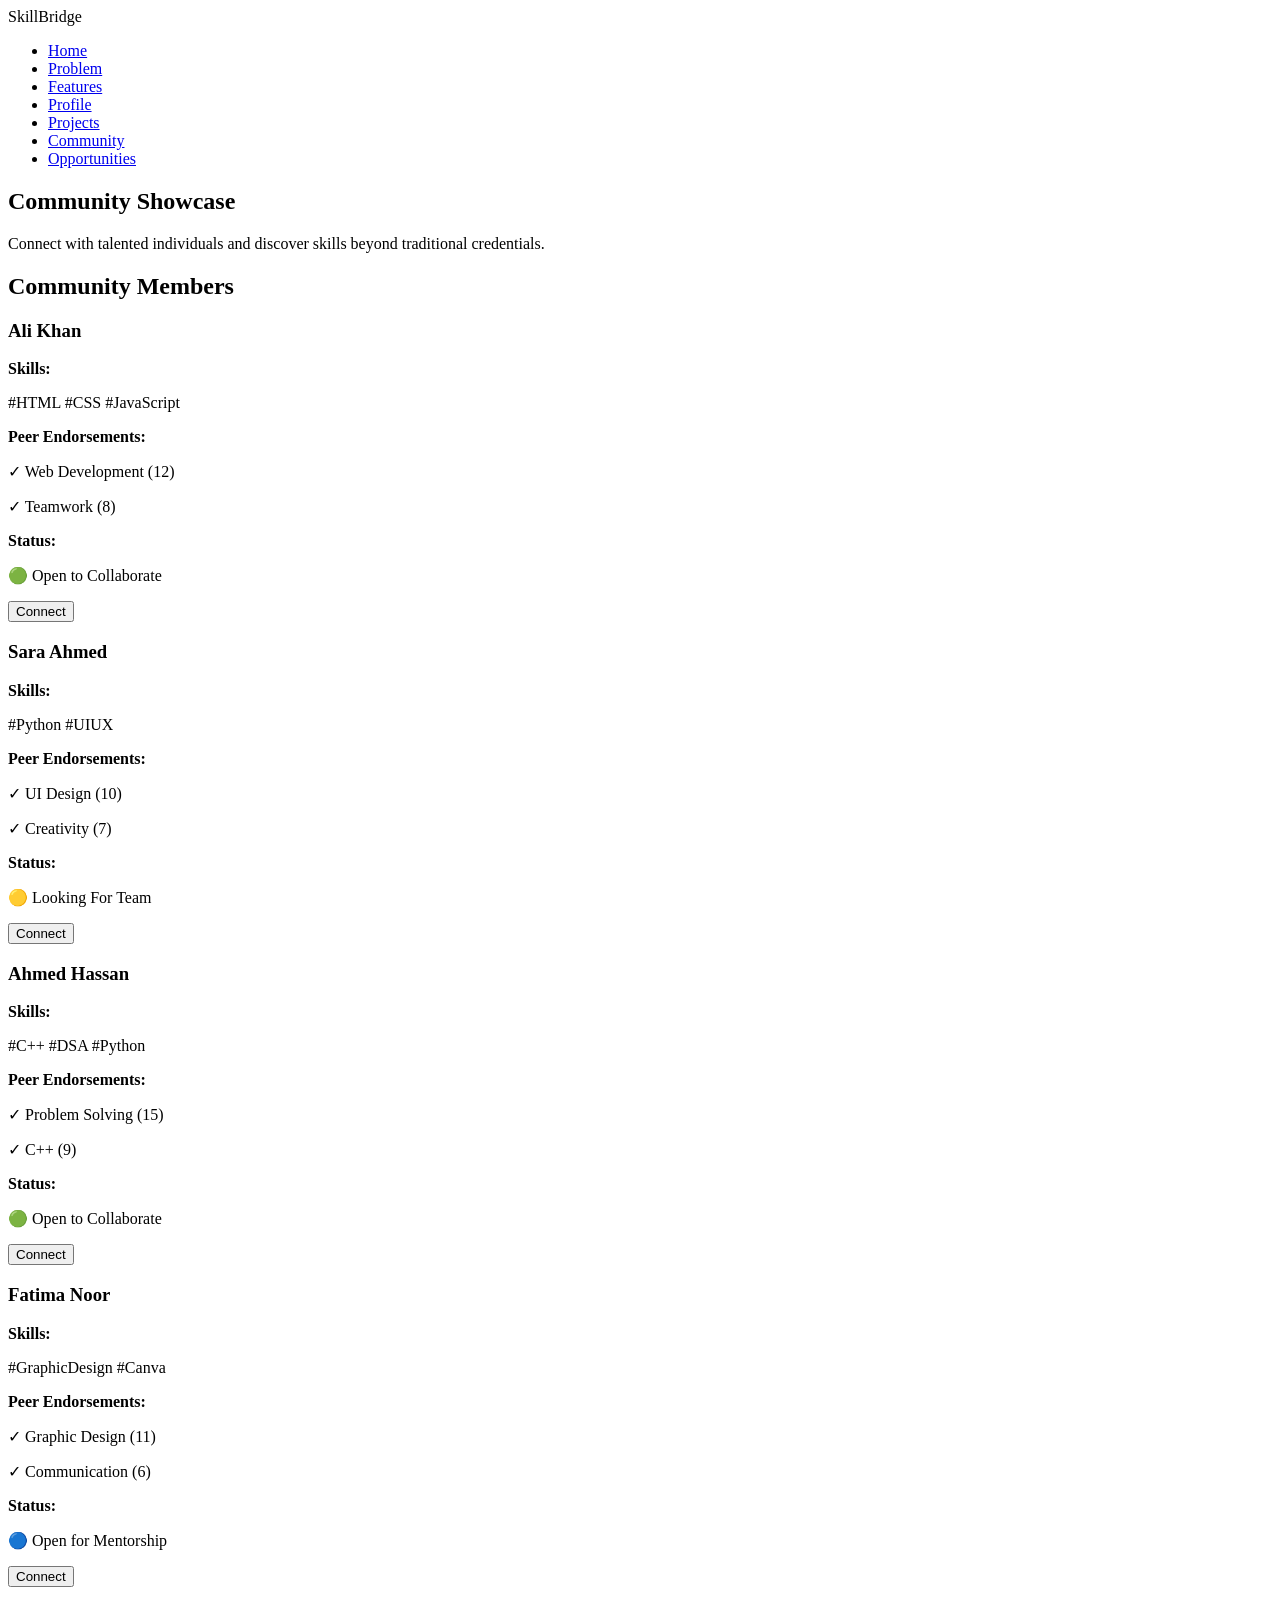
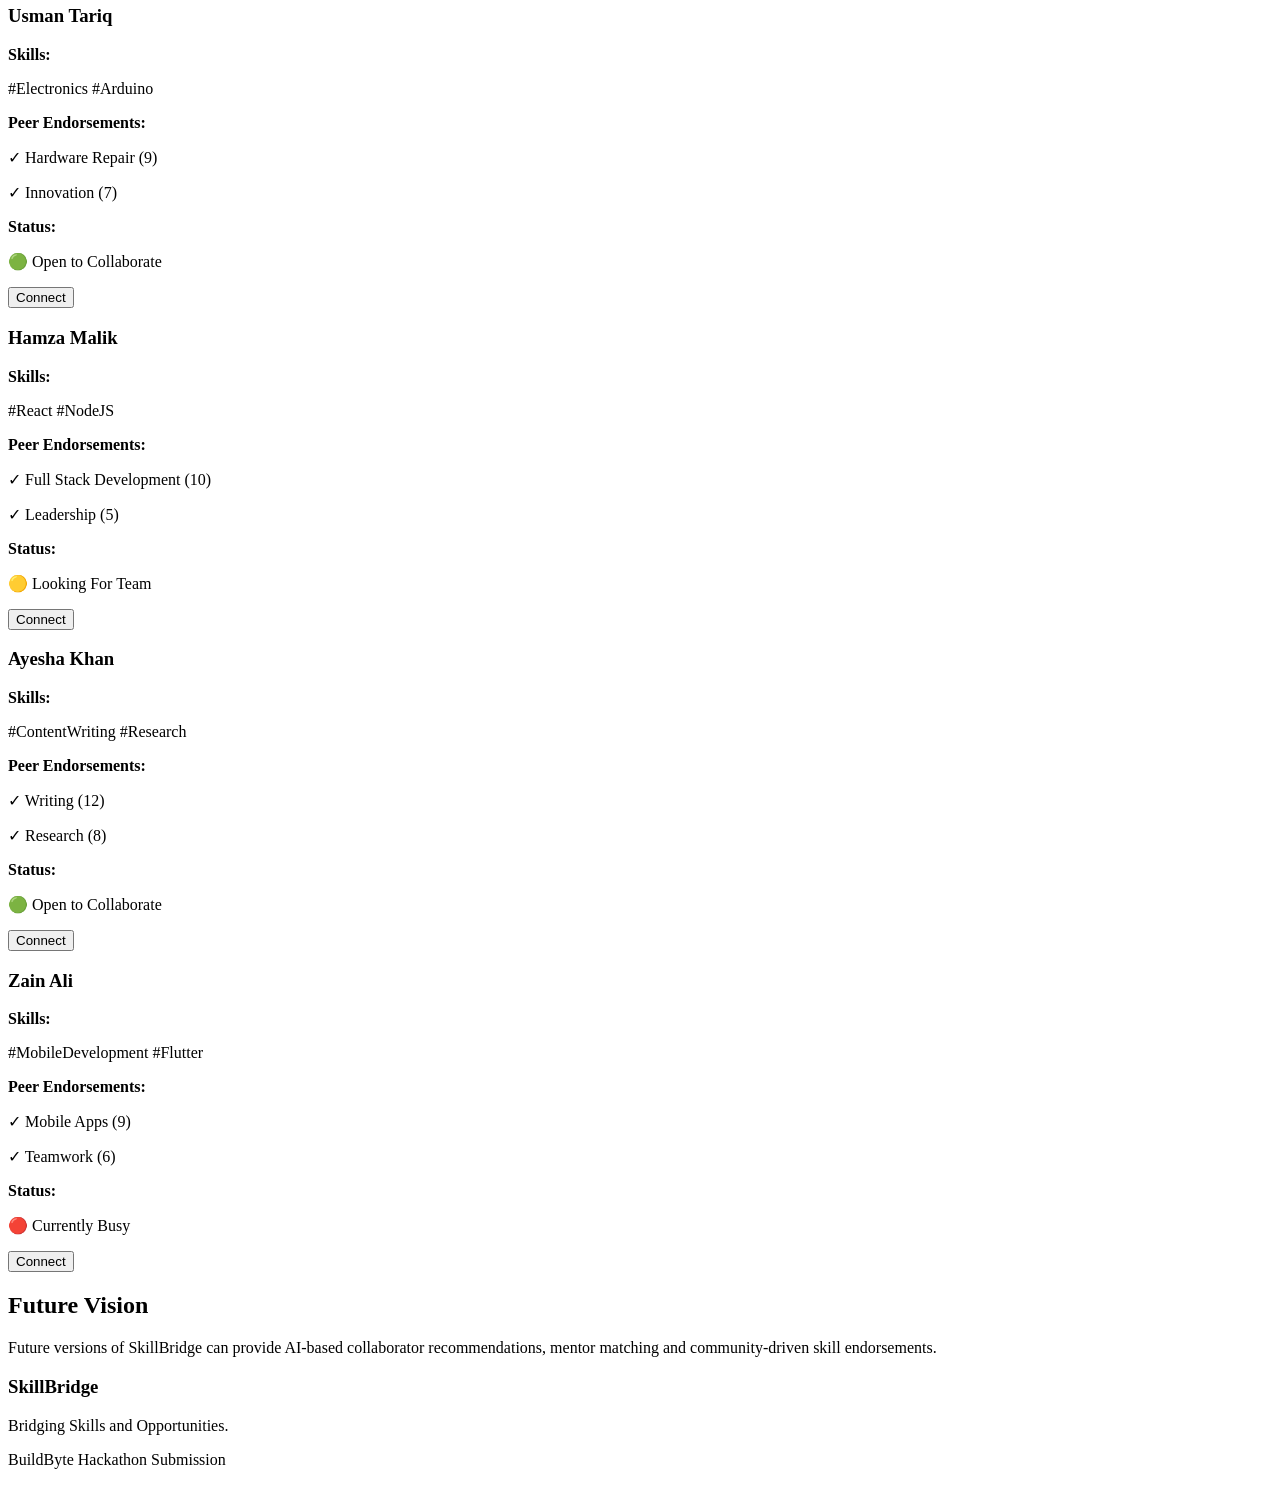
==== community.html @ e08a7480 "Implemented community page with member showcase" ====
<!DOCTYPE html>
<html lang="en">
<head>
    <meta charset="UTF-8">
    <meta name="viewport" content="width=device-width, initial-scale=1.0">
    <title>SkillBridge | Community</title>

    <link rel="stylesheet" href="style.css">
</head>
<body>

    <!-- ================= NAVBAR ================= -->

    <nav id="navbar">

        <div class="logo">
            SkillBridge
        </div>

        <ul class="nav-links">

            <li><a href="index.html">Home</a></li>

            <li><a href="index.html#problem">Problem</a></li>

            <li><a href="index.html#features">Features</a></li>

            <li><a href="profile.html">Profile</a></li>

            <li><a href="projects.html">Projects</a></li>

            <li><a href="community.html">Community</a></li>

            <li><a href="opportunities.html">Opportunities</a></li>

        </ul>

    </nav>


    <!-- ================= HERO ================= -->

    <section class="hero">

        <h1 class="hero-title">

            Community Showcase

        </h1>

        <p class="hero-subtitle">

            Connect with talented individuals and discover skills
            beyond traditional credentials.

        </p>

    </section>


    <!-- ================= COMMUNITY ================= -->

    <section id="community">

        <h2 class="section-title">

            Community Members

        </h2>

        <div id="community-container">

            <!-- CARD 1 -->

            <div class="community-card">

                <h3>Ali Khan</h3>

                <p><strong>Skills:</strong></p>

                <p>#HTML #CSS #JavaScript</p>

                <p><strong>Peer Endorsements:</strong></p>

                <p>✓ Web Development (12)</p>
                <p>✓ Teamwork (8)</p>

                <p><strong>Status:</strong></p>

                <p>🟢 Open to Collaborate</p>

                <button class="connect-btn">

                    Connect

                </button>

            </div>


            <!-- CARD 2 -->

            <div class="community-card">

                <h3>Sara Ahmed</h3>

                <p><strong>Skills:</strong></p>

                <p>#Python #UIUX</p>

                <p><strong>Peer Endorsements:</strong></p>

                <p>✓ UI Design (10)</p>
                <p>✓ Creativity (7)</p>

                <p><strong>Status:</strong></p>

                <p>🟡 Looking For Team</p>

                <button class="connect-btn">

                    Connect

                </button>

            </div>


            <!-- CARD 3 -->

            <div class="community-card">

                <h3>Ahmed Hassan</h3>

                <p><strong>Skills:</strong></p>

                <p>#C++ #DSA #Python</p>

                <p><strong>Peer Endorsements:</strong></p>

                <p>✓ Problem Solving (15)</p>
                <p>✓ C++ (9)</p>

                <p><strong>Status:</strong></p>

                <p>🟢 Open to Collaborate</p>

                <button class="connect-btn">

                    Connect

                </button>

            </div>


            <!-- CARD 4 -->

            <div class="community-card">

                <h3>Fatima Noor</h3>

                <p><strong>Skills:</strong></p>

                <p>#GraphicDesign #Canva</p>

                <p><strong>Peer Endorsements:</strong></p>

                <p>✓ Graphic Design (11)</p>
                <p>✓ Communication (6)</p>

                <p><strong>Status:</strong></p>

                <p>🔵 Open for Mentorship</p>

                <button class="connect-btn">

                    Connect

                </button>

            </div>


            <!-- CARD 5 -->

            <div class="community-card">

                <h3>Usman Tariq</h3>

                <p><strong>Skills:</strong></p>

                <p>#Electronics #Arduino</p>

                <p><strong>Peer Endorsements:</strong></p>

                <p>✓ Hardware Repair (9)</p>
                <p>✓ Innovation (7)</p>

                <p><strong>Status:</strong></p>

                <p>🟢 Open to Collaborate</p>

                <button class="connect-btn">

                    Connect

                </button>

            </div>


            <!-- CARD 6 -->

            <div class="community-card">

                <h3>Hamza Malik</h3>

                <p><strong>Skills:</strong></p>

                <p>#React #NodeJS</p>

                <p><strong>Peer Endorsements:</strong></p>

                <p>✓ Full Stack Development (10)</p>
                <p>✓ Leadership (5)</p>

                <p><strong>Status:</strong></p>

                <p>🟡 Looking For Team</p>

                <button class="connect-btn">

                    Connect

                </button>

            </div>


            <!-- CARD 7 -->

            <div class="community-card">

                <h3>Ayesha Khan</h3>

                <p><strong>Skills:</strong></p>

                <p>#ContentWriting #Research</p>

                <p><strong>Peer Endorsements:</strong></p>

                <p>✓ Writing (12)</p>
                <p>✓ Research (8)</p>

                <p><strong>Status:</strong></p>

                <p>🟢 Open to Collaborate</p>

                <button class="connect-btn">

                    Connect

                </button>

            </div>


            <!-- CARD 8 -->

            <div class="community-card">

                <h3>Zain Ali</h3>

                <p><strong>Skills:</strong></p>

                <p>#MobileDevelopment #Flutter</p>

                <p><strong>Peer Endorsements:</strong></p>

                <p>✓ Mobile Apps (9)</p>
                <p>✓ Teamwork (6)</p>

                <p><strong>Status:</strong></p>

                <p>🔴 Currently Busy</p>

                <button class="connect-btn">

                    Connect

                </button>

            </div>

        </div>

    </section>


    <!-- ================= FUTURE SCOPE ================= -->

    <section id="future">

        <h2 class="section-title">

            Future Vision

        </h2>

        <div class="card">

            <p>

                Future versions of SkillBridge can provide
                AI-based collaborator recommendations,
                mentor matching and community-driven
                skill endorsements.

            </p>

        </div>

    </section>


    <!-- ================= FOOTER ================= -->

    <footer id="footer">

        <h3>

            SkillBridge

        </h3>

        <p>

            Bridging Skills and Opportunities.

        </p>

        <p>

            BuildByte Hackathon Submission

        </p>

    </footer>


    <script>

        const buttons =
            document.querySelectorAll(".connect-btn");

        buttons.forEach(button => {

            button.addEventListener("click", function(){

                this.innerText = "Connected ✓";

                this.disabled = true;

                this.style.opacity = "0.6";

                this.style.cursor = "not-allowed";

            });

        });

    </script>

</body>
</html>
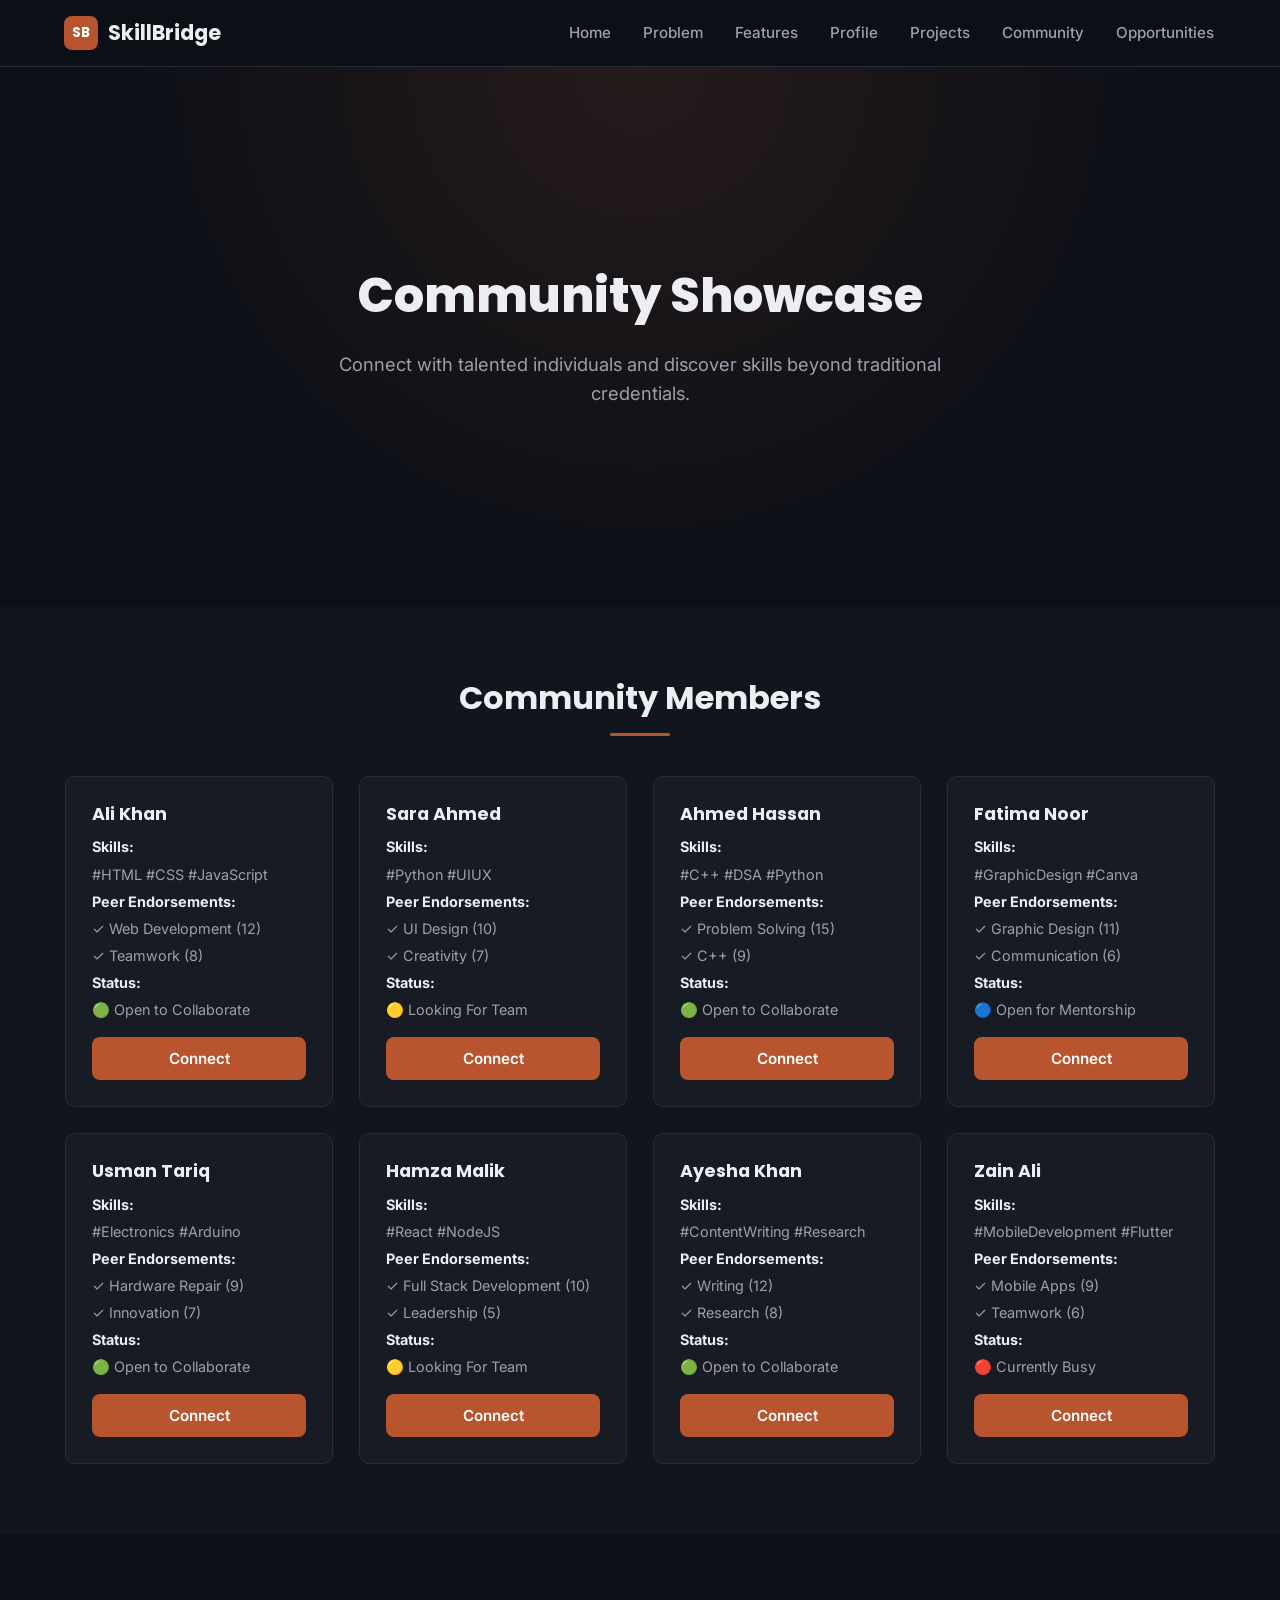
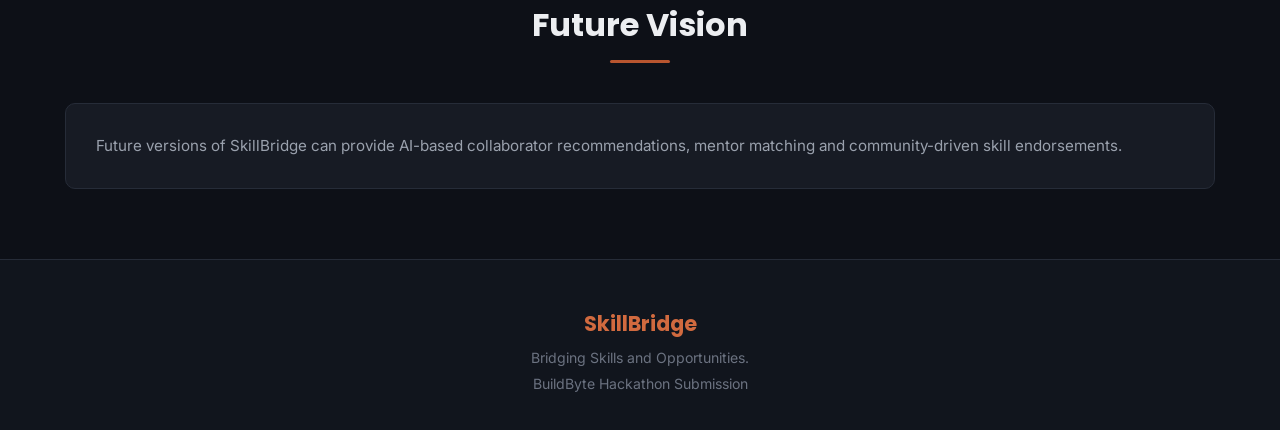
==== commit 15afa356: "Implemented JS for Profile page and fix some bugs" ====
--- a/community.html
+++ b/community.html
@@ -348,7 +348,8 @@
 
     </footer>
 
-
+    <script src="script.js"></script>
+    
     <script>
 
         const buttons =
--- a/style.css
+++ b/style.css
@@ -0,0 +1,769 @@
+/* =========================================================
+   SkillBridge — Global Stylesheet
+   Theme: Dark (near-black / deep blue) + warm rust-brown accent
+   Fonts: Poppins (headings) + Inter (body text)
+   Notes for beginners:
+   - Everything is plain CSS: flexbox + grid, no frameworks.
+   - Colors are stored once as variables (:root) so the whole
+     site stays consistent — change them here, they update
+     everywhere.
+   ========================================================= */
+
+@import url('https://fonts.googleapis.com/css2?family=Poppins:wght@500;600;700;800&family=Inter:wght@400;500;600&display=swap');
+
+/* ---------- 1. Variables (colors, fonts, spacing) ---------- */
+
+:root {
+  /* Backgrounds */
+  --bg-main: #0d1017;        /* page background — near black, hint of blue */
+  --bg-alt: #11151d;         /* alternating section background */
+  --bg-card: #171b24;        /* cards, forms */
+  --bg-card-hover: #1c212c;
+
+  /* Borders / dividers */
+  --border-color: #262c38;
+
+  /* Accent (rust / brown) */
+  --accent: #b8552f;
+  --accent-hover: #d16a3f;
+  --accent-soft: rgba(184, 85, 47, 0.15);
+
+  /* Text */
+  --text-main: #eceef1;
+  --text-muted: #9aa1ad;
+  --text-faint: #6b7280;
+
+  /* Status colors used in badges/community (kept simple) */
+  --success: #4caf7d;
+
+  /* Fonts */
+  --font-heading: 'Poppins', sans-serif;
+  --font-body: 'Inter', sans-serif;
+
+  /* Layout */
+  --max-width: 1150px;
+  --radius: 10px;
+  --transition: 0.2s ease;
+}
+
+/* ---------- 2. Reset ---------- */
+
+* {
+  margin: 0;
+  padding: 0;
+  box-sizing: border-box;
+}
+
+html {
+  scroll-behavior: smooth;
+}
+
+body {
+  background-color: var(--bg-main);
+  color: var(--text-main);
+  font-family: var(--font-body);
+  line-height: 1.6;
+  width: 100%;
+  overflow-x: hidden; /* stops any accidental horizontal scroll on mobile */
+}
+
+h1, h2, h3 {
+  font-family: var(--font-heading);
+  color: var(--text-main);
+  line-height: 1.3;
+}
+
+a {
+  text-decoration: none;
+  color: inherit;
+}
+
+ul {
+  list-style: none;
+}
+
+img {
+  max-width: 100%;
+  display: block;
+}
+
+button {
+  font-family: var(--font-body);
+  cursor: pointer;
+  border: none;
+  outline: none;
+}
+
+/* A shared "content box" so every section lines up the same way
+   and nothing sticks to just the left or right edge on mobile. */
+section {
+  width: 100%;
+  padding: 70px 20px;
+}
+
+section:nth-of-type(even) {
+  background-color: var(--bg-alt);
+}
+
+.section-title {
+  text-align: center;
+  font-size: 2rem;
+  font-weight: 700;
+  margin-bottom: 40px;
+  position: relative;
+}
+
+/* small accent underline under every section title */
+.section-title::after {
+  content: "";
+  display: block;
+  width: 60px;
+  height: 3px;
+  background-color: var(--accent);
+  margin: 14px auto 0;
+  border-radius: 2px;
+}
+
+/* ---------- 3. Navbar ---------- */
+
+#navbar {
+  position: sticky;
+  top: 0;
+  z-index: 100;
+  display: flex;
+  align-items: center;
+  justify-content: space-between;
+  flex-wrap: wrap;
+  width: 100%;
+  padding: 16px 5%;
+  background-color: rgba(13, 16, 23, 0.95);
+  backdrop-filter: blur(6px);
+  border-bottom: 1px solid var(--border-color);
+}
+
+/* Logo placeholder — replace text with an <img> later.
+   Until then, a small rounded accent tile stands in for the
+   logo mark so the spot is visually reserved. */
+.logo {
+  display: flex;
+  align-items: center;
+  gap: 10px;
+  font-family: var(--font-heading);
+  font-size: 1.3rem;
+  font-weight: 700;
+  color: var(--text-main);
+}
+
+.logo::before {
+  content: "SB";
+  display: flex;
+  align-items: center;
+  justify-content: center;
+  width: 34px;
+  height: 34px;
+  border-radius: 8px;
+  background-color: var(--accent);
+  color: #fff;
+  font-size: 0.85rem;
+  font-weight: 700;
+  flex-shrink: 0;
+}
+
+.nav-links {
+  display: flex;
+  flex-wrap: wrap;
+  gap: 28px;
+}
+
+.nav-links a {
+  font-size: 0.95rem;
+  font-weight: 500;
+  color: var(--text-muted);
+  transition: color var(--transition);
+  padding: 6px 2px;
+}
+
+.nav-links a:hover,
+.nav-links a.active {
+  color: var(--accent-hover);
+}
+
+/* ---------- 4. Buttons (shared across every page) ---------- */
+
+.primary-btn,
+.btn.primary-btn,
+#create-profile-btn,
+#save-project-btn,
+#add-project-btn,
+.apply-btn,
+.connect-btn,
+.badge-btn {
+  background-color: var(--accent);
+  color: #fff;
+  font-weight: 600;
+  font-size: 0.95rem;
+  padding: 12px 26px;
+  border-radius: 8px;
+  transition: background-color var(--transition), transform var(--transition);
+}
+
+.primary-btn:hover,
+.btn.primary-btn:hover,
+#create-profile-btn:hover,
+#save-project-btn:hover,
+#add-project-btn:hover,
+.apply-btn:hover:not(:disabled),
+.connect-btn:hover:not(:disabled),
+.badge-btn:hover {
+  background-color: var(--accent-hover);
+  transform: translateY(-2px);
+}
+
+.secondary-btn,
+.btn.secondary-btn,
+#cancel-project-btn {
+  background-color: transparent;
+  color: var(--text-main);
+  font-weight: 600;
+  font-size: 0.95rem;
+  padding: 11px 25px;
+  border: 1.5px solid var(--border-color);
+  border-radius: 8px;
+  transition: border-color var(--transition), color var(--transition);
+}
+
+.secondary-btn:hover,
+.btn.secondary-btn:hover,
+#cancel-project-btn:hover {
+  border-color: var(--accent);
+  color: var(--accent-hover);
+}
+
+/* Buttons after being clicked (e.g. "Applied ✓", "Connected ✓") */
+.apply-btn:disabled,
+.connect-btn:disabled {
+  background-color: var(--bg-card-hover);
+  color: var(--text-faint);
+}
+
+/* ---------- 5. Hero section (all pages) ---------- */
+
+.hero {
+  min-height: 60vh;
+  display: flex;
+  flex-direction: column;
+  align-items: center;
+  justify-content: center;
+  text-align: center;
+  padding: 90px 20px;
+  gap: 22px;
+  background:
+    radial-gradient(circle at 50% 0%, var(--accent-soft), transparent 60%),
+    var(--bg-main);
+}
+
+.hero-title {
+  font-size: clamp(1.8rem, 4vw, 3rem);
+  font-weight: 800;
+  max-width: 850px;
+}
+
+.hero-subtitle {
+  font-size: clamp(1rem, 1.5vw, 1.15rem);
+  color: var(--text-muted);
+  max-width: 650px;
+}
+
+.hero-buttons {
+  display: flex;
+  flex-wrap: wrap;
+  justify-content: center;
+  gap: 16px;
+  margin-top: 10px;
+}
+
+/* ---------- 6. Card grids (problem / features / future / impact) ---------- */
+
+.problem-container,
+.features-container {
+  display: grid;
+  grid-template-columns: repeat(auto-fit, minmax(250px, 1fr));
+  gap: 26px;
+  max-width: var(--max-width);
+  margin: 0 auto;
+}
+
+.card {
+  background-color: var(--bg-card);
+  border: 1px solid var(--border-color);
+  border-radius: var(--radius);
+  padding: 30px;
+  max-width: var(--max-width);
+  margin: 0 auto;
+  transition: border-color var(--transition), transform var(--transition);
+}
+
+.problem-container .card,
+.features-container .card {
+  margin: 0;
+}
+
+.card:hover {
+  border-color: var(--accent);
+  transform: translateY(-3px);
+}
+
+.card h3 {
+  font-size: 1.15rem;
+  margin-bottom: 12px;
+}
+
+.card p {
+  color: var(--text-muted);
+  font-size: 0.95rem;
+}
+
+#impact .card,
+#cta .card {
+  text-align: center;
+}
+
+#cta .card h2 {
+  margin-bottom: 14px;
+  font-size: 1.6rem;
+}
+
+#cta .card p {
+  margin-bottom: 22px;
+}
+
+/* ---------- 7. Community page ---------- */
+
+#community-container {
+  display: grid;
+  grid-template-columns: repeat(auto-fit, minmax(260px, 1fr));
+  gap: 26px;
+  max-width: var(--max-width);
+  margin: 0 auto;
+}
+
+.community-card {
+  background-color: var(--bg-card);
+  border: 1px solid var(--border-color);
+  border-radius: var(--radius);
+  padding: 26px;
+  transition: border-color var(--transition), transform var(--transition);
+}
+
+.community-card:hover {
+  border-color: var(--accent);
+  transform: translateY(-3px);
+}
+
+.community-card h3 {
+  font-size: 1.1rem;
+  margin-bottom: 10px;
+}
+
+.community-card p {
+  font-size: 0.9rem;
+  color: var(--text-muted);
+  margin-bottom: 4px;
+}
+
+.community-card strong {
+  color: var(--text-main);
+}
+
+.community-card .connect-btn {
+  display: block;
+  width: 100%;
+  margin-top: 16px;
+  text-align: center;
+}
+
+/* ---------- 8. Opportunities page ---------- */
+
+#opportunities-container {
+  display: grid;
+  grid-template-columns: repeat(auto-fit, minmax(260px, 1fr));
+  gap: 26px;
+  max-width: var(--max-width);
+  margin: 0 auto;
+}
+
+.opportunity-card {
+  background-color: var(--bg-card);
+  border: 1px solid var(--border-color);
+  border-left: 3px solid var(--accent);
+  border-radius: var(--radius);
+  padding: 26px;
+  transition: transform var(--transition);
+}
+
+.opportunity-card:hover {
+  transform: translateY(-3px);
+}
+
+.opportunity-title {
+  font-size: 1.1rem;
+  margin-bottom: 10px;
+}
+
+.opportunity-description {
+  color: var(--text-muted);
+  font-size: 0.92rem;
+  margin-bottom: 10px;
+}
+
+.opportunity-card p {
+  font-size: 0.85rem;
+  color: var(--text-faint);
+  margin-bottom: 16px;
+}
+
+.opportunity-card .apply-btn {
+  width: 100%;
+}
+
+/* ---------- 9. Profile page ---------- */
+
+#profile-setup,
+#profile-dashboard {
+  max-width: 700px;
+  margin: 0 auto;
+}
+
+.profile-form,
+.project-form {
+  background-color: var(--bg-card);
+  border: 1px solid var(--border-color);
+  border-radius: var(--radius);
+  padding: 34px;
+  display: flex;
+  flex-direction: column;
+  gap: 20px;
+}
+
+.form-group {
+  display: flex;
+  flex-direction: column;
+  gap: 8px;
+  width: 100%;
+}
+
+.form-group label {
+  font-size: 0.9rem;
+  font-weight: 600;
+  color: var(--text-muted);
+}
+
+.form-group input,
+.form-group textarea,
+.form-group select {
+  background-color: var(--bg-main);
+  border: 1px solid var(--border-color);
+  border-radius: 8px;
+  padding: 12px 14px;
+  color: var(--text-main);
+  font-family: var(--font-body);
+  font-size: 0.95rem;
+  width: 100%;
+  transition: border-color var(--transition);
+}
+
+.form-group input:focus,
+.form-group textarea:focus,
+.form-group select:focus {
+  border-color: var(--accent);
+  outline: none;
+}
+
+.form-group input[type="file"] {
+  padding: 8px;
+  color: var(--text-muted);
+}
+
+#create-profile-btn {
+  align-self: flex-start;
+}
+
+.profile-card {
+  background-color: var(--bg-card);
+  border: 1px solid var(--border-color);
+  border-radius: var(--radius);
+  padding: 36px;
+  text-align: center;
+  display: flex;
+  flex-direction: column;
+  align-items: center;
+  gap: 10px;
+}
+
+#display-pic {
+  width: 110px;
+  height: 110px;
+  border-radius: 50%;
+  object-fit: cover;
+  border: 3px solid var(--accent);
+  margin-bottom: 10px;
+}
+
+#display-name {
+  font-size: 1.4rem;
+}
+
+#display-university,
+#display-bio {
+  color: var(--text-muted);
+  font-size: 0.95rem;
+}
+
+#display-skills {
+  display: flex;
+  flex-wrap: wrap;
+  justify-content: center;
+  gap: 8px;
+  margin: 14px 0;
+}
+
+/* individual skill tag — JS likely adds a <span> per skill */
+#display-skills span {
+  background-color: var(--accent-soft);
+  color: var(--accent-hover);
+  font-size: 0.82rem;
+  font-weight: 600;
+  padding: 6px 14px;
+  border-radius: 20px;
+}
+
+.profile-card .btn {
+  margin-top: 6px;
+}
+
+/* Profile strength */
+
+#profile-strength {
+  background-color: var(--bg-card);
+  border: 1px solid var(--border-color);
+  border-radius: var(--radius);
+  padding: 30px;
+  text-align: center;
+  margin-top: 26px;
+}
+
+#strength-percentage {
+  font-size: 2.4rem;
+  color: var(--accent-hover);
+  margin: 8px 0;
+}
+
+#profile-strength p {
+  color: var(--text-muted);
+  font-size: 0.9rem;
+}
+
+/* Earned badges */
+
+#earned-badges {
+  margin-top: 26px;
+  text-align: center;
+}
+
+#badges-container {
+  display: flex;
+  flex-wrap: wrap;
+  justify-content: center;
+  gap: 12px;
+  margin-top: 16px;
+}
+
+#badges-container p {
+  color: var(--text-faint);
+}
+
+/* Earn badges — quiz cards */
+
+#earn-badges {
+  margin-top: 40px;
+}
+
+#earn-badges .section-title {
+  font-size: 1.6rem;
+}
+
+.badge-card {
+  background-color: var(--bg-card);
+  border: 1px solid var(--border-color);
+  border-radius: var(--radius);
+  padding: 24px;
+  text-align: center;
+  max-width: var(--max-width);
+  margin: 0 auto 16px;
+  transition: border-color var(--transition);
+}
+
+.badge-card:hover {
+  border-color: var(--accent);
+}
+
+.badge-card h3 {
+  font-size: 1.05rem;
+  margin-bottom: 8px;
+}
+
+.badge-card p {
+  color: var(--text-muted);
+  font-size: 0.9rem;
+  margin-bottom: 16px;
+}
+
+/* Quiz section */
+
+#quiz-section {
+  max-width: 700px;
+  margin: 30px auto 0;
+}
+
+#quiz-section h2 {
+  text-align: center;
+  margin-bottom: 20px;
+  font-size: 1.4rem;
+}
+
+#quiz-container {
+  background-color: var(--bg-card);
+  border: 1px solid var(--border-color);
+  border-radius: var(--radius);
+  padding: 26px;
+  display: flex;
+  flex-direction: column;
+  gap: 16px;
+}
+
+/* ---------- 10. Projects page ---------- */
+
+#projects-section {
+  max-width: var(--max-width);
+  margin: 0 auto;
+}
+
+.projects-actions {
+  display: flex;
+  justify-content: center;
+  margin-bottom: 34px;
+}
+
+#project-form-container {
+  max-width: 600px;
+  margin: 0 auto 34px;
+}
+
+.form-buttons {
+  display: flex;
+  gap: 14px;
+  flex-wrap: wrap;
+}
+
+#no-projects-message {
+  text-align: center;
+  color: var(--text-muted);
+  padding: 50px 20px;
+}
+
+#no-projects-message h3 {
+  margin-bottom: 10px;
+  color: var(--text-main);
+}
+
+#projects-container {
+  display: grid;
+  grid-template-columns: repeat(auto-fit, minmax(280px, 1fr));
+  gap: 26px;
+}
+
+/* Project cards get generated by JS inside #projects-container —
+   this reuses the shared .card look so they still match the theme. */
+#projects-container .card,
+.project-card {
+  background-color: var(--bg-card);
+  border: 1px solid var(--border-color);
+  border-radius: var(--radius);
+  padding: 26px;
+}
+
+/* ---------- 11. Footer ---------- */
+
+#footer {
+  text-align: center;
+  padding: 50px 20px 30px;
+  border-top: 1px solid var(--border-color);
+  background-color: var(--bg-alt);
+}
+
+#footer h3 {
+  font-size: 1.3rem;
+  margin-bottom: 10px;
+  color: var(--accent-hover);
+}
+
+#footer p {
+  color: var(--text-faint);
+  font-size: 0.88rem;
+  margin-bottom: 4px;
+}
+
+/* ---------- 12. Mobile responsiveness ---------- */
+
+@media (max-width: 768px) {
+
+  #navbar {
+    justify-content: center;
+    text-align: center;
+    gap: 14px;
+  }
+
+  .nav-links {
+    justify-content: center;
+    gap: 16px;
+  }
+
+  section {
+    padding: 50px 16px;
+  }
+
+  .hero {
+    padding: 60px 16px;
+    min-height: 45vh;
+  }
+
+  .section-title {
+    font-size: 1.6rem;
+  }
+
+  .profile-form,
+  .project-form {
+    padding: 24px;
+  }
+
+  .profile-card {
+    padding: 26px;
+  }
+}
+
+@media (max-width: 420px) {
+
+  .hero-buttons {
+    flex-direction: column;
+    width: 100%;
+  }
+
+  .hero-buttons a,
+  .hero-buttons button {
+    width: 100%;
+  }
+
+  .logo {
+    font-size: 1.1rem;
+  }
+}
